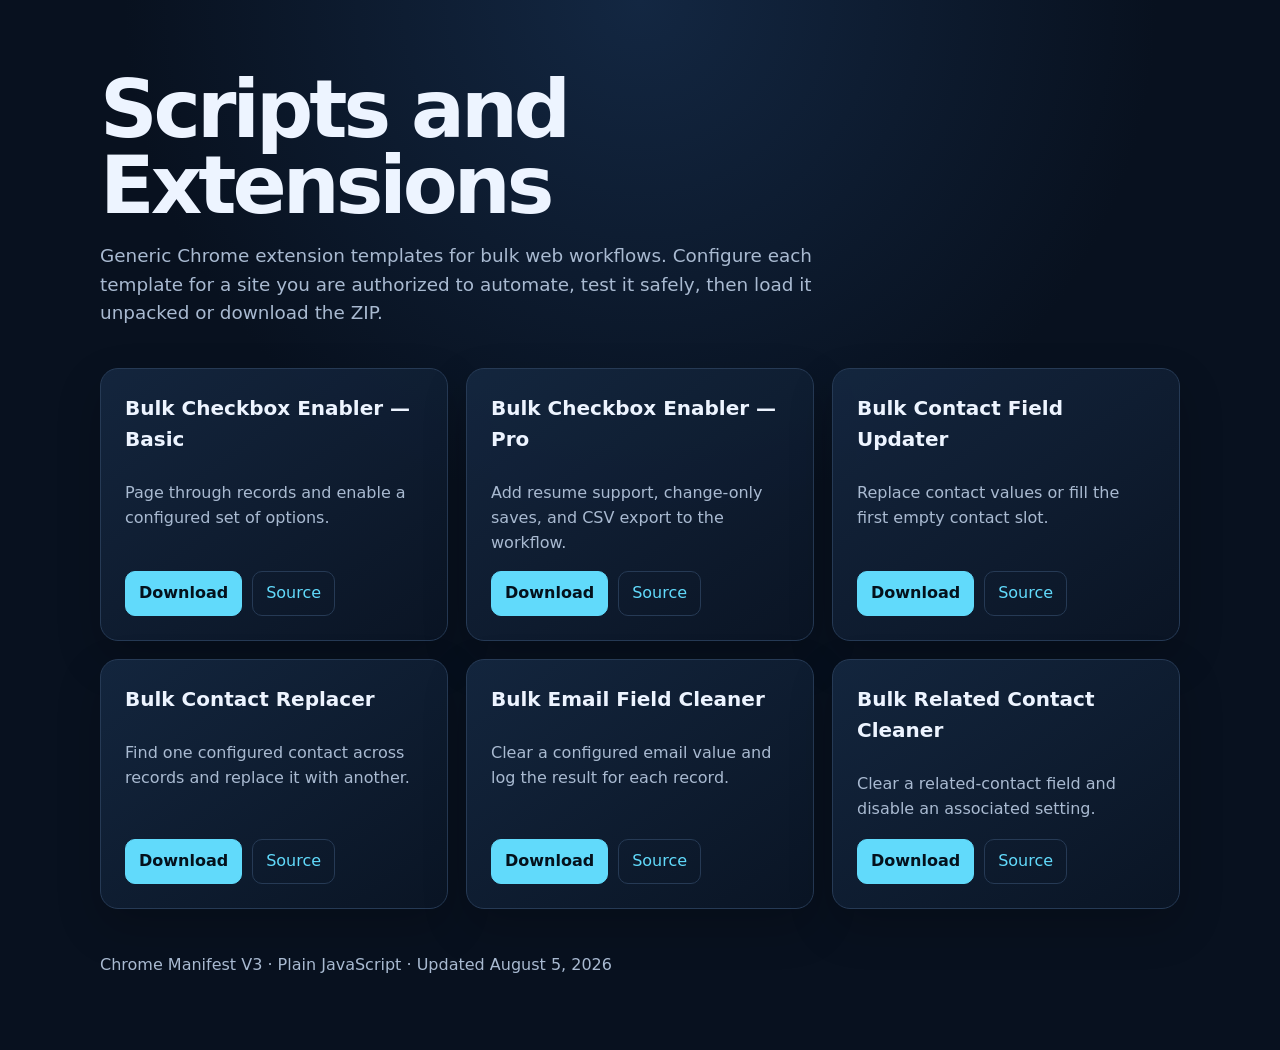
==== docs/index.html @ b58bb5bf "Add generic browser extension templates" ====
<!doctype html>
<html lang="en">
<head>
  <meta charset="utf-8">
  <meta name="viewport" content="width=device-width,initial-scale=1">
  <meta name="description" content="Configurable Chrome extension templates for repetitive web workflows.">
  <title>Scripts and Extensions</title>
  <style>
    :root { color-scheme: dark; --bg:#08111f; --panel:#101d30; --line:#263a55; --text:#edf4ff; --muted:#a9bad1; --accent:#61dafb; }
    * { box-sizing:border-box; }
    body { margin:0; background:radial-gradient(circle at top,#132742 0,var(--bg) 42%); color:var(--text); font:16px/1.55 system-ui,sans-serif; }
    main { width:min(1080px,calc(100% - 32px)); margin:auto; padding:72px 0; }
    header { max-width:760px; margin-bottom:40px; }
    h1 { margin:0 0 14px; font-size:clamp(2.5rem,7vw,5rem); line-height:.95; letter-spacing:-.05em; }
    header p { color:var(--muted); font-size:1.15rem; }
    .grid { display:grid; grid-template-columns:repeat(auto-fit,minmax(260px,1fr)); gap:18px; }
    article { display:flex; flex-direction:column; min-height:250px; padding:24px; border:1px solid var(--line); border-radius:18px; background:linear-gradient(145deg,rgba(20,39,64,.92),rgba(10,21,37,.92)); box-shadow:0 18px 45px rgba(0,0,0,.2); }
    h2 { margin:0 0 10px; font-size:1.25rem; }
    article p { color:var(--muted); flex:1; }
    .actions { display:flex; gap:10px; }
    a { color:var(--accent); }
    .button { padding:9px 13px; border:1px solid var(--line); border-radius:10px; text-decoration:none; }
    .primary { background:var(--accent); border-color:var(--accent); color:#04111c; font-weight:700; }
    footer { margin-top:44px; color:var(--muted); }
  </style>
</head>
<body>
<main>
  <header>
    <h1>Scripts and Extensions</h1>
    <p>Generic Chrome extension templates for bulk web workflows. Configure each template for a site you are authorized to automate, test it safely, then load it unpacked or download the ZIP.</p>
  </header>
  <section class="grid" aria-label="Extension templates">
    <article><h2>Bulk Checkbox Enabler — Basic</h2><p>Page through records and enable a configured set of options.</p><div class="actions"><a class="button primary" href="https://github.com/Kmalqui/Scripts-and-Extensions/raw/main/downloads/bulk-checkbox-enabler-basic.zip">Download</a><a class="button" href="https://github.com/Kmalqui/Scripts-and-Extensions/tree/main/extensions/bulk-checkbox-enabler-basic">Source</a></div></article>
    <article><h2>Bulk Checkbox Enabler — Pro</h2><p>Add resume support, change-only saves, and CSV export to the workflow.</p><div class="actions"><a class="button primary" href="https://github.com/Kmalqui/Scripts-and-Extensions/raw/main/downloads/bulk-checkbox-enabler-pro.zip">Download</a><a class="button" href="https://github.com/Kmalqui/Scripts-and-Extensions/tree/main/extensions/bulk-checkbox-enabler-pro">Source</a></div></article>
    <article><h2>Bulk Contact Field Updater</h2><p>Replace contact values or fill the first empty contact slot.</p><div class="actions"><a class="button primary" href="https://github.com/Kmalqui/Scripts-and-Extensions/raw/main/downloads/bulk-contact-field-updater.zip">Download</a><a class="button" href="https://github.com/Kmalqui/Scripts-and-Extensions/tree/main/extensions/bulk-contact-field-updater">Source</a></div></article>
    <article><h2>Bulk Contact Replacer</h2><p>Find one configured contact across records and replace it with another.</p><div class="actions"><a class="button primary" href="https://github.com/Kmalqui/Scripts-and-Extensions/raw/main/downloads/bulk-contact-replacer.zip">Download</a><a class="button" href="https://github.com/Kmalqui/Scripts-and-Extensions/tree/main/extensions/bulk-contact-replacer">Source</a></div></article>
    <article><h2>Bulk Email Field Cleaner</h2><p>Clear a configured email value and log the result for each record.</p><div class="actions"><a class="button primary" href="https://github.com/Kmalqui/Scripts-and-Extensions/raw/main/downloads/bulk-email-field-cleaner.zip">Download</a><a class="button" href="https://github.com/Kmalqui/Scripts-and-Extensions/tree/main/extensions/bulk-email-field-cleaner">Source</a></div></article>
    <article><h2>Bulk Related Contact Cleaner</h2><p>Clear a related-contact field and disable an associated setting.</p><div class="actions"><a class="button primary" href="https://github.com/Kmalqui/Scripts-and-Extensions/raw/main/downloads/bulk-related-contact-cleaner.zip">Download</a><a class="button" href="https://github.com/Kmalqui/Scripts-and-Extensions/tree/main/extensions/bulk-related-contact-cleaner">Source</a></div></article>
  </section>
  <footer>Chrome Manifest V3 · Plain JavaScript · Updated August 5, 2026</footer>
</main>
</body>
</html>
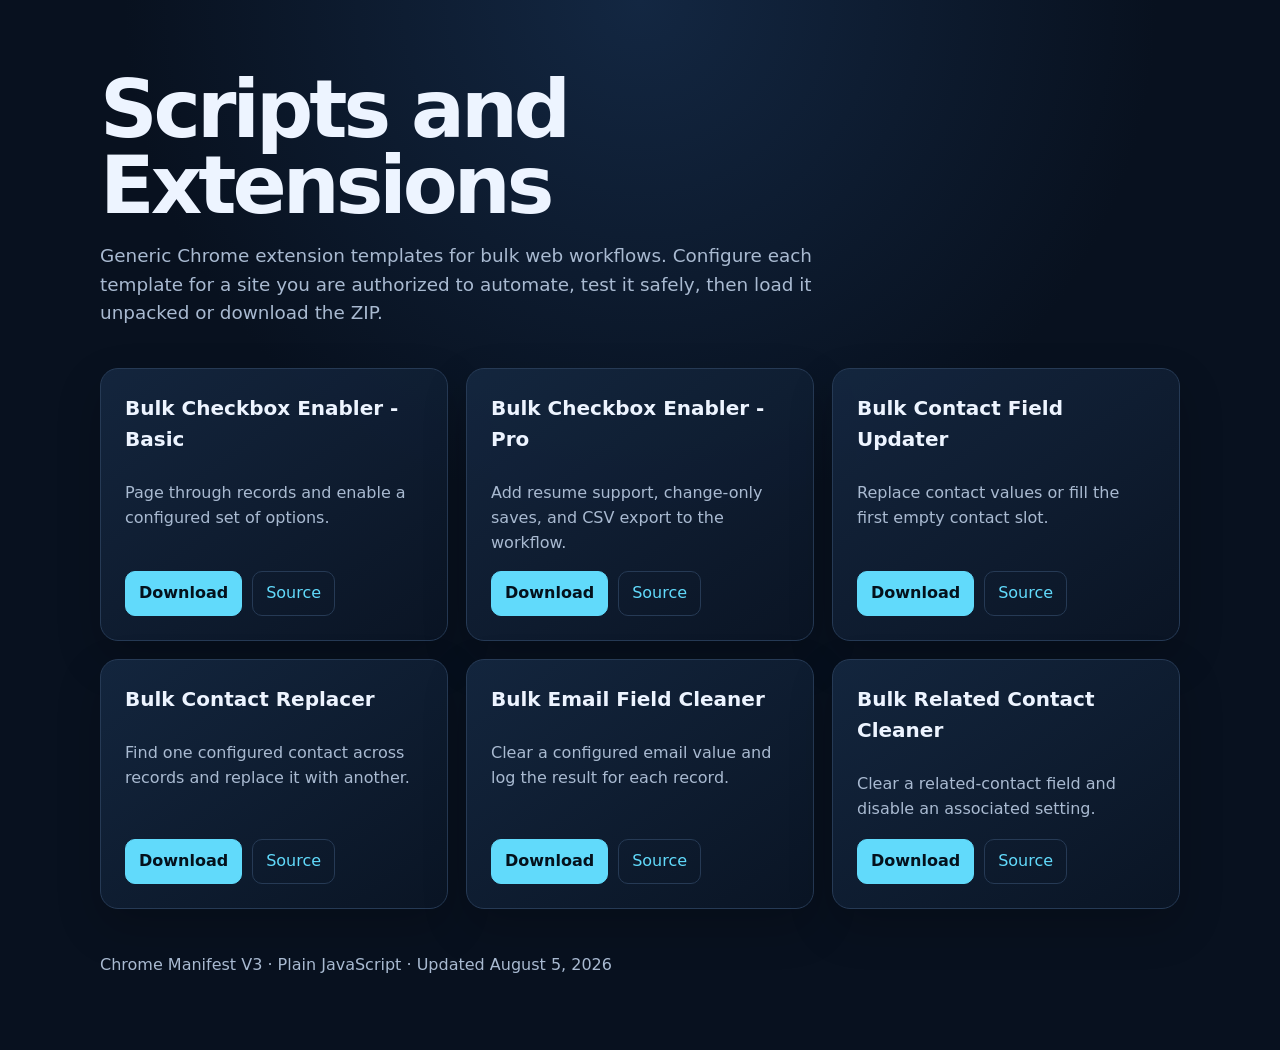
==== commit 0289ed37: "Publish professional portfolio" ====
--- a/docs/index.html
+++ b/docs/index.html
@@ -31,12 +31,12 @@
     <p>Generic Chrome extension templates for bulk web workflows. Configure each template for a site you are authorized to automate, test it safely, then load it unpacked or download the ZIP.</p>
   </header>
   <section class="grid" aria-label="Extension templates">
-    <article><h2>Bulk Checkbox Enabler — Basic</h2><p>Page through records and enable a configured set of options.</p><div class="actions"><a class="button primary" href="https://github.com/Kmalqui/Scripts-and-Extensions/raw/main/downloads/bulk-checkbox-enabler-basic.zip">Download</a><a class="button" href="https://github.com/Kmalqui/Scripts-and-Extensions/tree/main/extensions/bulk-checkbox-enabler-basic">Source</a></div></article>
-    <article><h2>Bulk Checkbox Enabler — Pro</h2><p>Add resume support, change-only saves, and CSV export to the workflow.</p><div class="actions"><a class="button primary" href="https://github.com/Kmalqui/Scripts-and-Extensions/raw/main/downloads/bulk-checkbox-enabler-pro.zip">Download</a><a class="button" href="https://github.com/Kmalqui/Scripts-and-Extensions/tree/main/extensions/bulk-checkbox-enabler-pro">Source</a></div></article>
-    <article><h2>Bulk Contact Field Updater</h2><p>Replace contact values or fill the first empty contact slot.</p><div class="actions"><a class="button primary" href="https://github.com/Kmalqui/Scripts-and-Extensions/raw/main/downloads/bulk-contact-field-updater.zip">Download</a><a class="button" href="https://github.com/Kmalqui/Scripts-and-Extensions/tree/main/extensions/bulk-contact-field-updater">Source</a></div></article>
-    <article><h2>Bulk Contact Replacer</h2><p>Find one configured contact across records and replace it with another.</p><div class="actions"><a class="button primary" href="https://github.com/Kmalqui/Scripts-and-Extensions/raw/main/downloads/bulk-contact-replacer.zip">Download</a><a class="button" href="https://github.com/Kmalqui/Scripts-and-Extensions/tree/main/extensions/bulk-contact-replacer">Source</a></div></article>
-    <article><h2>Bulk Email Field Cleaner</h2><p>Clear a configured email value and log the result for each record.</p><div class="actions"><a class="button primary" href="https://github.com/Kmalqui/Scripts-and-Extensions/raw/main/downloads/bulk-email-field-cleaner.zip">Download</a><a class="button" href="https://github.com/Kmalqui/Scripts-and-Extensions/tree/main/extensions/bulk-email-field-cleaner">Source</a></div></article>
-    <article><h2>Bulk Related Contact Cleaner</h2><p>Clear a related-contact field and disable an associated setting.</p><div class="actions"><a class="button primary" href="https://github.com/Kmalqui/Scripts-and-Extensions/raw/main/downloads/bulk-related-contact-cleaner.zip">Download</a><a class="button" href="https://github.com/Kmalqui/Scripts-and-Extensions/tree/main/extensions/bulk-related-contact-cleaner">Source</a></div></article>
+    <article><h2>Bulk Checkbox Enabler - Basic</h2><p>Page through records and enable a configured set of options.</p><div class="actions"><a class="button primary" href="https://github.com/Kmalqui/portfolio/raw/main/downloads/bulk-checkbox-enabler-basic.zip">Download</a><a class="button" href="https://github.com/Kmalqui/portfolio/tree/main/extensions/bulk-checkbox-enabler-basic">Source</a></div></article>
+    <article><h2>Bulk Checkbox Enabler - Pro</h2><p>Add resume support, change-only saves, and CSV export to the workflow.</p><div class="actions"><a class="button primary" href="https://github.com/Kmalqui/portfolio/raw/main/downloads/bulk-checkbox-enabler-pro.zip">Download</a><a class="button" href="https://github.com/Kmalqui/portfolio/tree/main/extensions/bulk-checkbox-enabler-pro">Source</a></div></article>
+    <article><h2>Bulk Contact Field Updater</h2><p>Replace contact values or fill the first empty contact slot.</p><div class="actions"><a class="button primary" href="https://github.com/Kmalqui/portfolio/raw/main/downloads/bulk-contact-field-updater.zip">Download</a><a class="button" href="https://github.com/Kmalqui/portfolio/tree/main/extensions/bulk-contact-field-updater">Source</a></div></article>
+    <article><h2>Bulk Contact Replacer</h2><p>Find one configured contact across records and replace it with another.</p><div class="actions"><a class="button primary" href="https://github.com/Kmalqui/portfolio/raw/main/downloads/bulk-contact-replacer.zip">Download</a><a class="button" href="https://github.com/Kmalqui/portfolio/tree/main/extensions/bulk-contact-replacer">Source</a></div></article>
+    <article><h2>Bulk Email Field Cleaner</h2><p>Clear a configured email value and log the result for each record.</p><div class="actions"><a class="button primary" href="https://github.com/Kmalqui/portfolio/raw/main/downloads/bulk-email-field-cleaner.zip">Download</a><a class="button" href="https://github.com/Kmalqui/portfolio/tree/main/extensions/bulk-email-field-cleaner">Source</a></div></article>
+    <article><h2>Bulk Related Contact Cleaner</h2><p>Clear a related-contact field and disable an associated setting.</p><div class="actions"><a class="button primary" href="https://github.com/Kmalqui/portfolio/raw/main/downloads/bulk-related-contact-cleaner.zip">Download</a><a class="button" href="https://github.com/Kmalqui/portfolio/tree/main/extensions/bulk-related-contact-cleaner">Source</a></div></article>
   </section>
   <footer>Chrome Manifest V3 · Plain JavaScript · Updated August 5, 2026</footer>
 </main>
